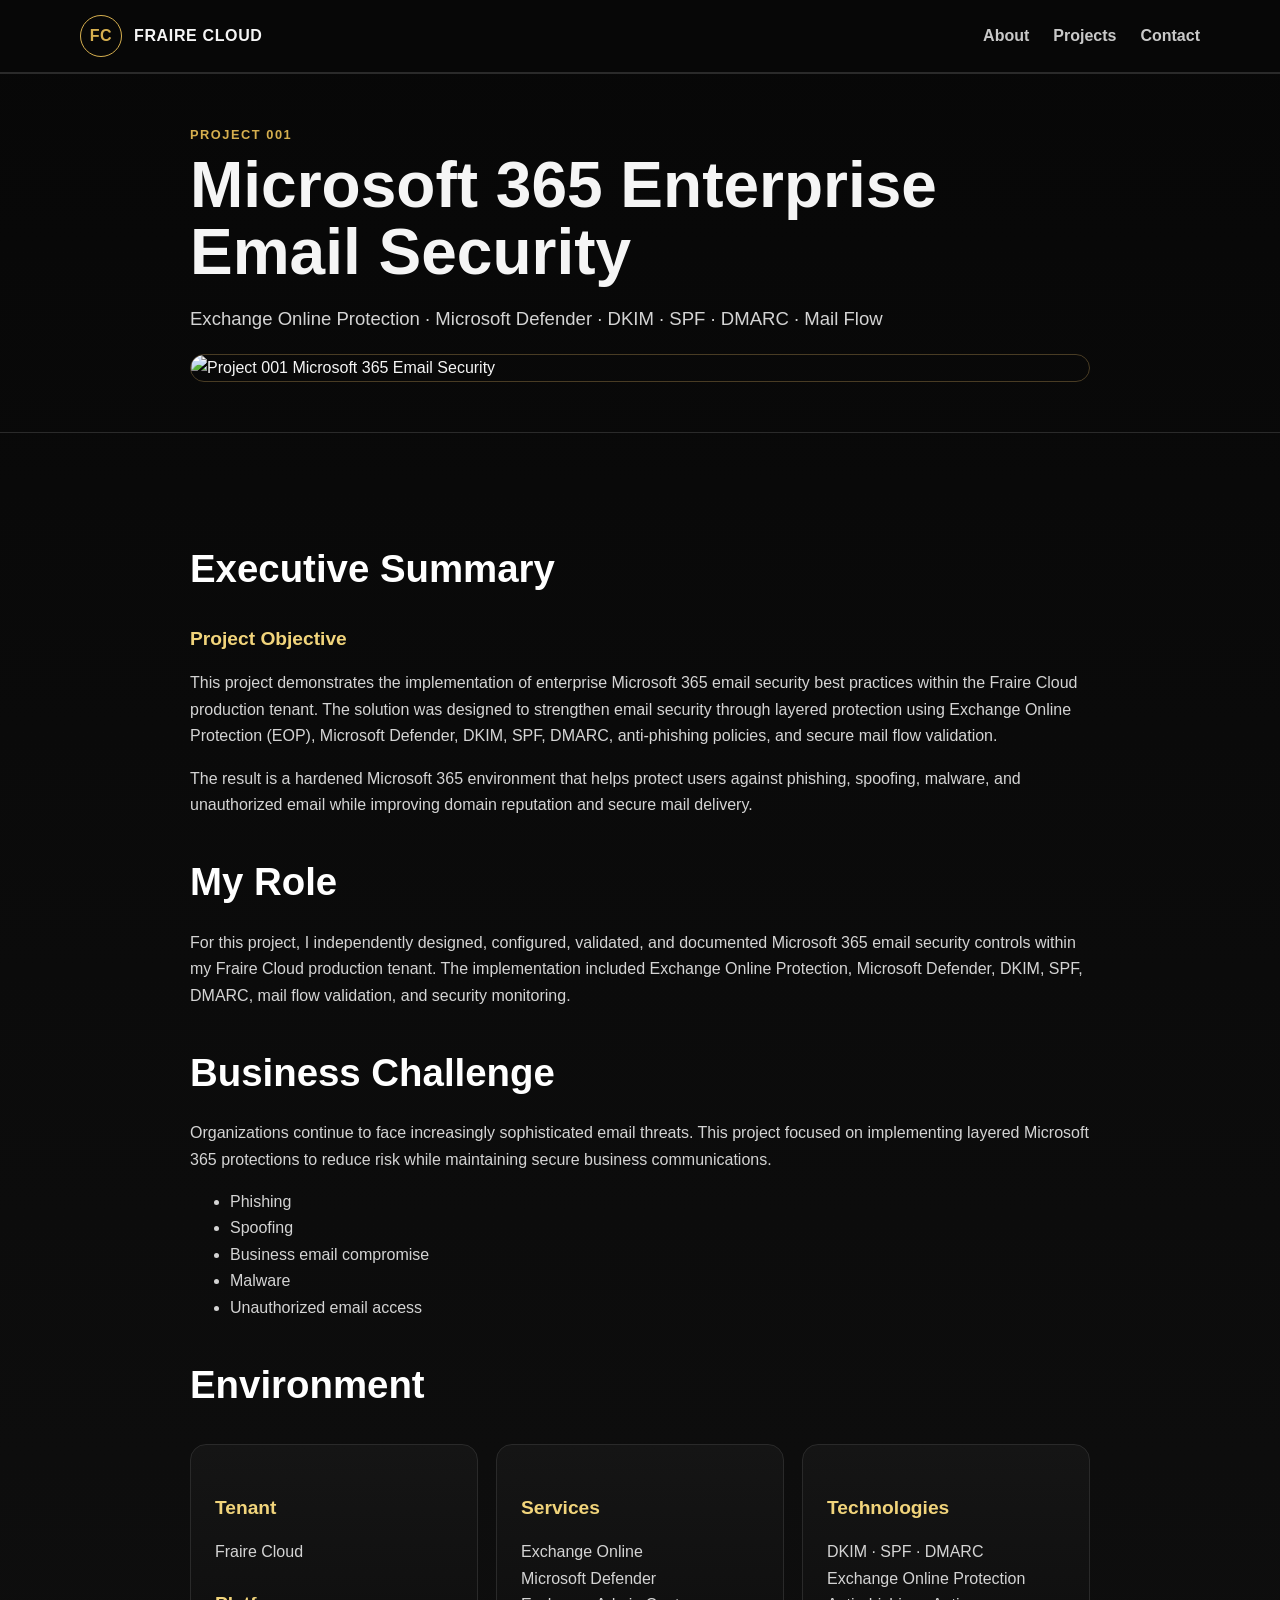
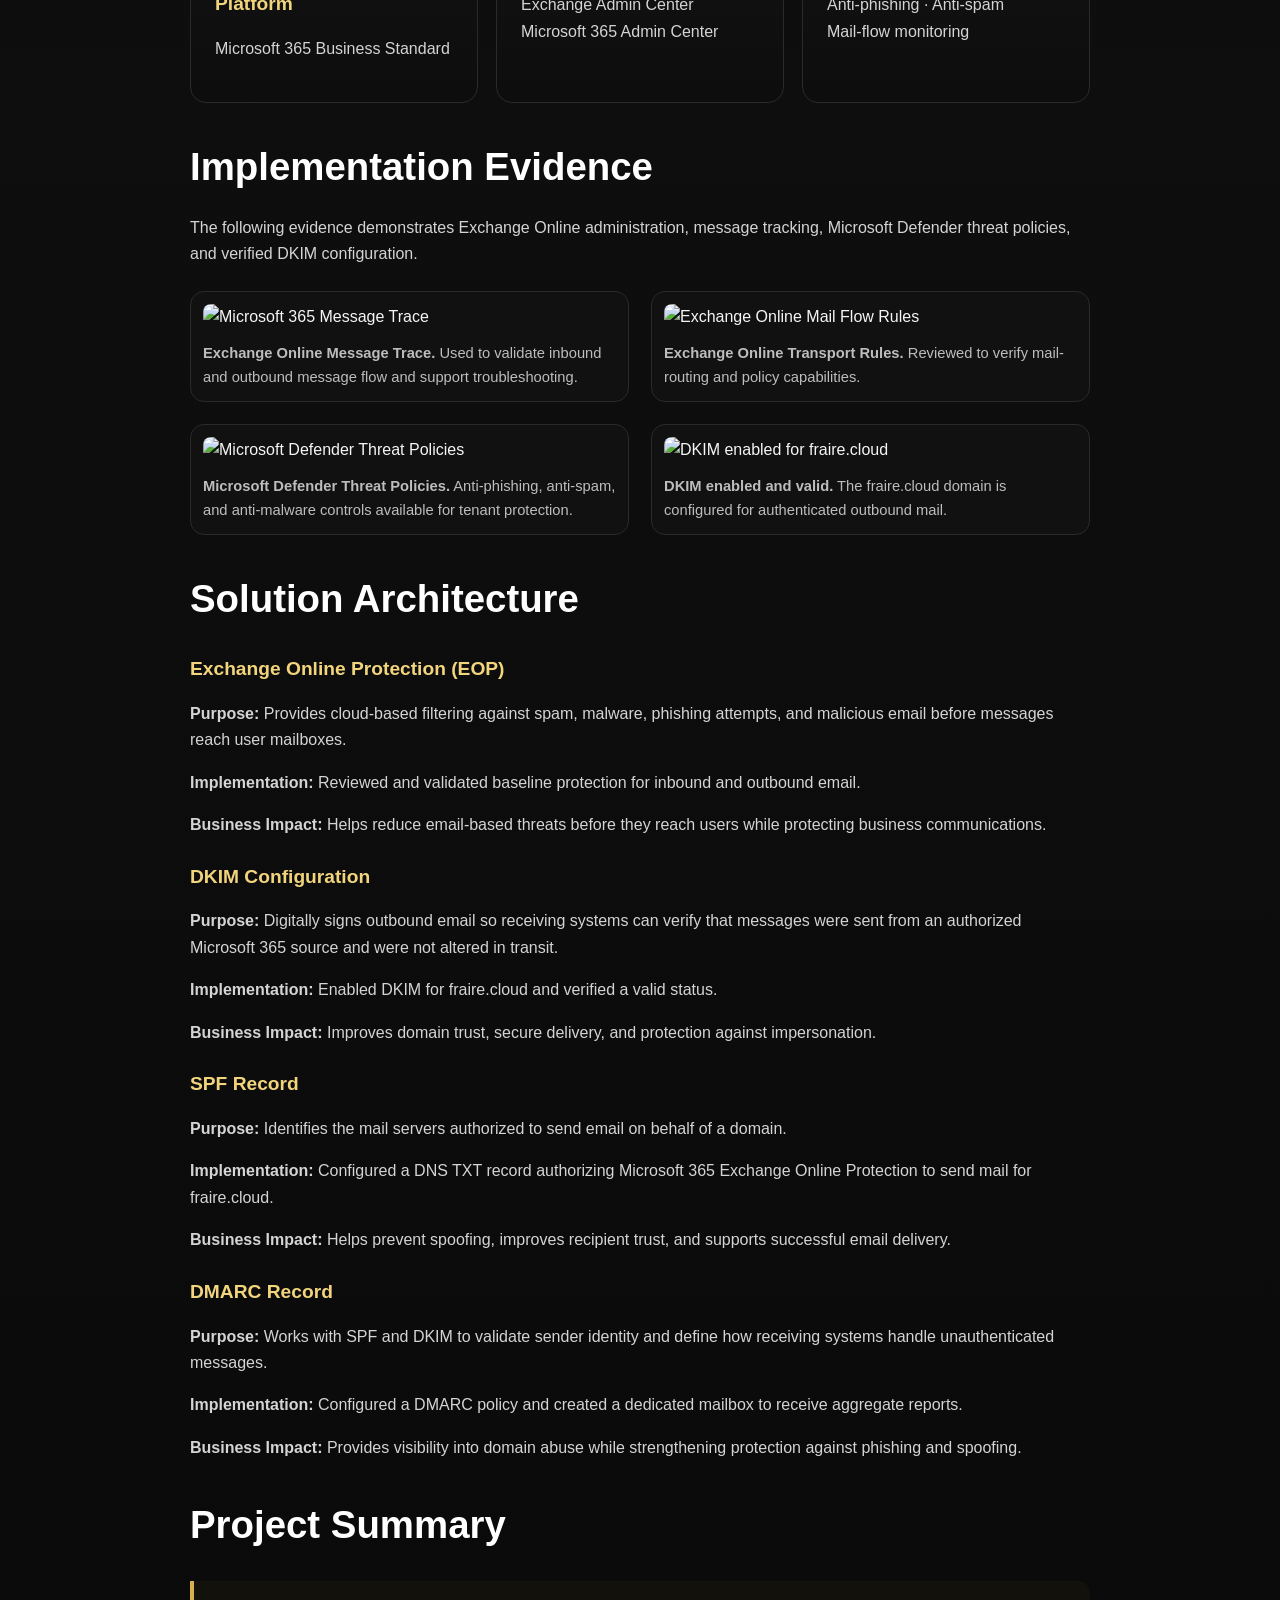
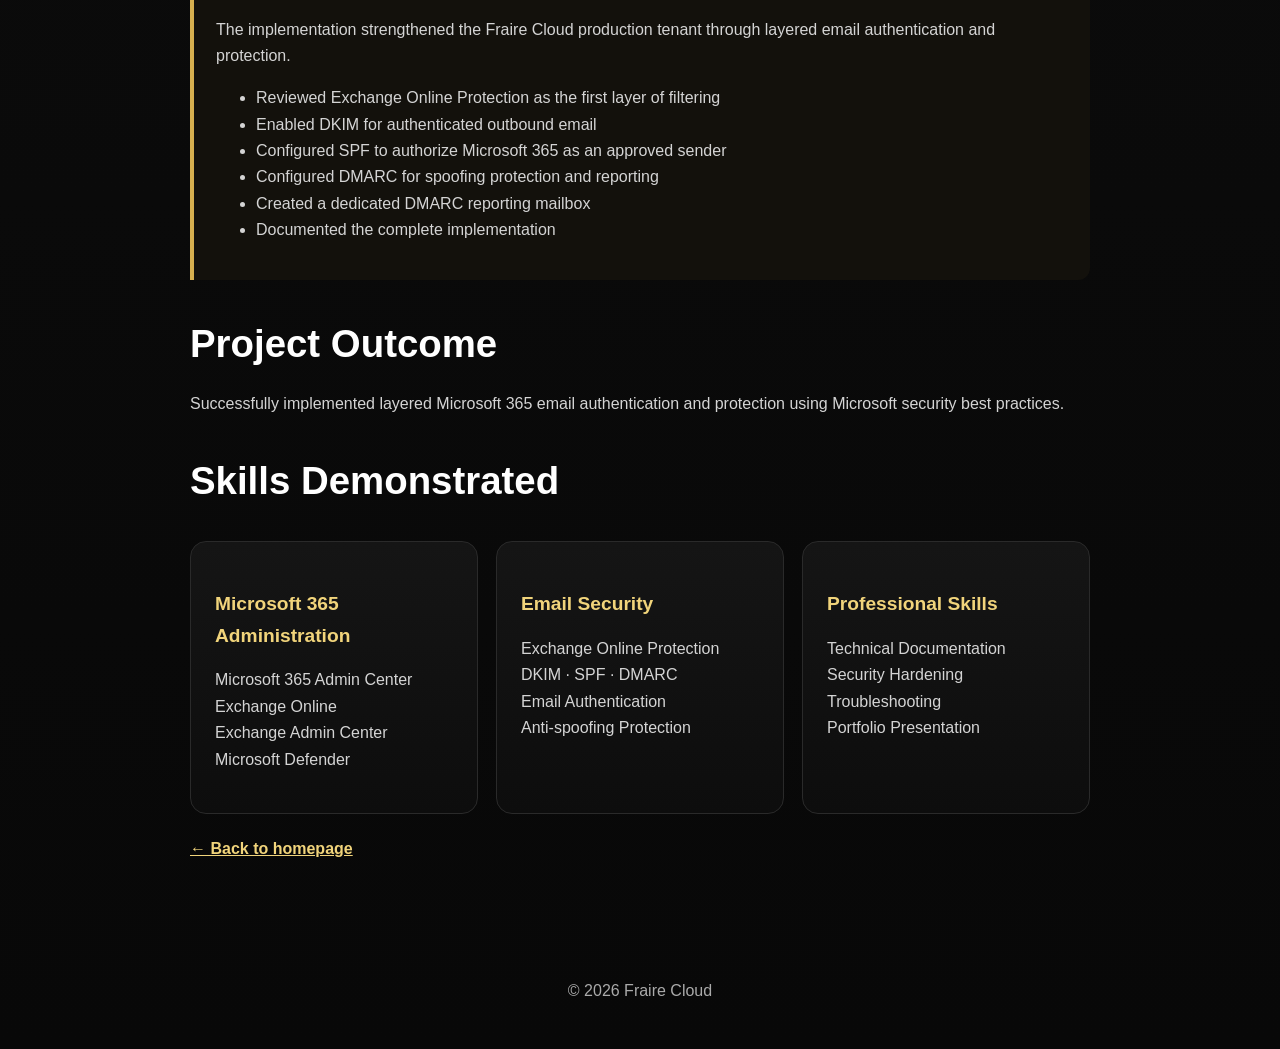
==== project-001.html @ 35ffcdef "Add files via upload Publish Fraire Cloud portfolio v1" ====
<!doctype html><html lang="en"><head><meta charset="utf-8"><meta name="viewport" content="width=device-width,initial-scale=1"><title>Project 001 | Microsoft 365 Enterprise Email Security</title><meta name="description" content="Microsoft 365 Enterprise Email Security implementation by Fraire Cloud."><link rel="icon" href="assets/favicon.png"><link rel="stylesheet" href="styles.css"></head><body><header><div class="container nav"><a class="brand" href="index.html"><span class="brand-mark">FC</span><span>FRAIRE CLOUD</span></a><nav><a href="index.html#about">About</a><a href="index.html#projects">Projects</a><a href="index.html#contact">Contact</a></nav></div></header><main><section class="project-hero"><div class="container content"><div class="eyebrow">Project 001</div><h1>Microsoft 365 Enterprise Email Security</h1><p class="lead">Exchange Online Protection · Microsoft Defender · DKIM · SPF · DMARC · Mail Flow</p><img src="assets/fraire-cloud-hero.png" alt="Project 001 Microsoft 365 Email Security"></div></section><section><div class="container content"><h2>Executive Summary</h2><h3>Project Objective</h3><p>This project demonstrates the implementation of enterprise Microsoft 365 email security best practices within the Fraire Cloud production tenant. The solution was designed to strengthen email security through layered protection using Exchange Online Protection (EOP), Microsoft Defender, DKIM, SPF, DMARC, anti-phishing policies, and secure mail flow validation.</p><p>The result is a hardened Microsoft 365 environment that helps protect users against phishing, spoofing, malware, and unauthorized email while improving domain reputation and secure mail delivery.</p><h2>My Role</h2><p>For this project, I independently designed, configured, validated, and documented Microsoft 365 email security controls within my Fraire Cloud production tenant. The implementation included Exchange Online Protection, Microsoft Defender, DKIM, SPF, DMARC, mail flow validation, and security monitoring.</p><h2>Business Challenge</h2><p>Organizations continue to face increasingly sophisticated email threats. This project focused on implementing layered Microsoft 365 protections to reduce risk while maintaining secure business communications.</p><ul><li>Phishing</li><li>Spoofing</li><li>Business email compromise</li><li>Malware</li><li>Unauthorized email access</li></ul><h2>Environment</h2><div class="grid-3"><div class="card"><h3>Tenant</h3><p>Fraire Cloud</p><h3>Platform</h3><p>Microsoft 365 Business Standard</p></div><div class="card"><h3>Services</h3><p>Exchange Online<br>Microsoft Defender<br>Exchange Admin Center<br>Microsoft 365 Admin Center</p></div><div class="card"><h3>Technologies</h3><p>DKIM · SPF · DMARC<br>Exchange Online Protection<br>Anti-phishing · Anti-spam<br>Mail-flow monitoring</p></div></div><h2>Implementation Evidence</h2><p>The following evidence demonstrates Exchange Online administration, message tracking, Microsoft Defender threat policies, and verified DKIM configuration.</p><div class="evidence"><figure><img src="assets/message-trace.png" alt="Microsoft 365 Message Trace"><figcaption><strong>Exchange Online Message Trace.</strong> Used to validate inbound and outbound message flow and support troubleshooting.</figcaption></figure><figure><img src="assets/mail-flow-rules.png" alt="Exchange Online Mail Flow Rules"><figcaption><strong>Exchange Online Transport Rules.</strong> Reviewed to verify mail-routing and policy capabilities.</figcaption></figure><figure><img src="assets/threat-policies.png" alt="Microsoft Defender Threat Policies"><figcaption><strong>Microsoft Defender Threat Policies.</strong> Anti-phishing, anti-spam, and anti-malware controls available for tenant protection.</figcaption></figure><figure><img src="assets/dkim-enabled.png" alt="DKIM enabled for fraire.cloud"><figcaption><strong>DKIM enabled and valid.</strong> The fraire.cloud domain is configured for authenticated outbound mail.</figcaption></figure></div><h2>Solution Architecture</h2><h3>Exchange Online Protection (EOP)</h3><p><strong>Purpose:</strong> Provides cloud-based filtering against spam, malware, phishing attempts, and malicious email before messages reach user mailboxes.</p><p><strong>Implementation:</strong> Reviewed and validated baseline protection for inbound and outbound email.</p><p><strong>Business Impact:</strong> Helps reduce email-based threats before they reach users while protecting business communications.</p><h3>DKIM Configuration</h3><p><strong>Purpose:</strong> Digitally signs outbound email so receiving systems can verify that messages were sent from an authorized Microsoft 365 source and were not altered in transit.</p><p><strong>Implementation:</strong> Enabled DKIM for fraire.cloud and verified a valid status.</p><p><strong>Business Impact:</strong> Improves domain trust, secure delivery, and protection against impersonation.</p><h3>SPF Record</h3><p><strong>Purpose:</strong> Identifies the mail servers authorized to send email on behalf of a domain.</p><p><strong>Implementation:</strong> Configured a DNS TXT record authorizing Microsoft 365 Exchange Online Protection to send mail for fraire.cloud.</p><p><strong>Business Impact:</strong> Helps prevent spoofing, improves recipient trust, and supports successful email delivery.</p><h3>DMARC Record</h3><p><strong>Purpose:</strong> Works with SPF and DKIM to validate sender identity and define how receiving systems handle unauthenticated messages.</p><p><strong>Implementation:</strong> Configured a DMARC policy and created a dedicated mailbox to receive aggregate reports.</p><p><strong>Business Impact:</strong> Provides visibility into domain abuse while strengthening protection against phishing and spoofing.</p><h2>Project Summary</h2><div class="callout"><p>The implementation strengthened the Fraire Cloud production tenant through layered email authentication and protection.</p><ul><li>Reviewed Exchange Online Protection as the first layer of filtering</li><li>Enabled DKIM for authenticated outbound email</li><li>Configured SPF to authorize Microsoft 365 as an approved sender</li><li>Configured DMARC for spoofing protection and reporting</li><li>Created a dedicated DMARC reporting mailbox</li><li>Documented the complete implementation</li></ul></div><h2>Project Outcome</h2><p>Successfully implemented layered Microsoft 365 email authentication and protection using Microsoft security best practices.</p><h2>Skills Demonstrated</h2><div class="grid-3"><div class="card"><h3>Microsoft 365 Administration</h3><p>Microsoft 365 Admin Center<br>Exchange Online<br>Exchange Admin Center<br>Microsoft Defender</p></div><div class="card"><h3>Email Security</h3><p>Exchange Online Protection<br>DKIM · SPF · DMARC<br>Email Authentication<br>Anti-spoofing Protection</p></div><div class="card"><h3>Professional Skills</h3><p>Technical Documentation<br>Security Hardening<br>Troubleshooting<br>Portfolio Presentation</p></div></div><a class="back" href="index.html">← Back to homepage</a></div></section></main><footer class="footer"><div class="container">© 2026 Fraire Cloud</div></footer></body></html>
---- styles.css ----
:root{--bg:#080808;--panel:#111;--gold:#d6af4f;--gold2:#f1d47b;--text:#f5f5f5;--muted:#c9c9c9;--line:#2a2a2a;--max:1120px}*{box-sizing:border-box}html{scroll-behavior:smooth}body{margin:0;font-family:Inter,Segoe UI,Arial,sans-serif;color:var(--text);background:linear-gradient(180deg,#070707,#0e0e0e 40%,#080808);line-height:1.65}a{color:inherit}img{max-width:100%;display:block}.container{width:min(var(--max),calc(100% - 32px));margin:auto}header{position:sticky;top:0;z-index:50;background:rgba(8,8,8,.92);backdrop-filter:blur(14px);border-bottom:1px solid var(--line)}.nav{display:flex;align-items:center;justify-content:space-between;min-height:72px}.brand{display:flex;gap:12px;align-items:center;text-decoration:none;font-weight:800;letter-spacing:.04em}.brand-mark{width:42px;height:42px;border:1px solid var(--gold);border-radius:50%;display:grid;place-items:center;color:var(--gold);font-weight:900}nav{display:flex;gap:24px}nav a{text-decoration:none;color:var(--muted);font-weight:600}nav a:hover{color:var(--gold2)}.hero{padding:56px 0 38px}.hero-grid{display:grid;grid-template-columns:1.1fr .9fr;gap:44px;align-items:center}.eyebrow{color:var(--gold);font-weight:800;letter-spacing:.12em;text-transform:uppercase;font-size:.8rem}h1{font-size:clamp(2.35rem,5vw,4.5rem);line-height:1.05;margin:.4rem 0 1rem}h2{font-size:clamp(1.65rem,3vw,2.45rem);margin:0 0 1rem}h3{font-size:1.2rem;margin:0 0 .6rem}.lead{font-size:1.16rem;color:var(--muted);max-width:720px}.cta{display:flex;gap:14px;flex-wrap:wrap;margin-top:28px}.btn{display:inline-flex;align-items:center;justify-content:center;padding:12px 18px;border-radius:9px;text-decoration:none;font-weight:800;border:1px solid var(--gold)}.btn.primary{background:linear-gradient(135deg,var(--gold2),var(--gold));color:#111}.btn.secondary{color:var(--gold2)}.hero-card{border:1px solid #3a3020;background:#0c0c0c;padding:10px;border-radius:18px;box-shadow:0 20px 60px rgba(0,0,0,.4)}section{padding:72px 0;border-top:1px solid var(--line)}.section-intro{color:var(--muted);max-width:760px}.grid-3{display:grid;grid-template-columns:repeat(3,1fr);gap:18px;margin-top:28px}.card{border:1px solid var(--line);background:linear-gradient(180deg,#151515,#0d0d0d);padding:24px;border-radius:16px}.card strong{color:var(--gold2)}.tag-row{display:flex;flex-wrap:wrap;gap:10px;margin-top:20px}.tag{border:1px solid #4a3d23;color:#f5df9d;background:#15120c;padding:7px 11px;border-radius:999px;font-size:.9rem}.project{display:grid;grid-template-columns:.95fr 1.05fr;gap:30px;align-items:center;margin-top:30px}.project img{border-radius:14px;border:1px solid #493c24}.project-list{padding-left:1.15rem}.project-list li{margin:.45rem 0;color:var(--muted)}.status{color:#89d185;font-weight:800}.footer{padding:44px 0;color:#aaa;text-align:center}.project-hero{padding:50px 0}.project-hero img{border:1px solid #493c24;border-radius:16px}.content{max-width:900px}.content h2{margin-top:2rem;color:#fff}.content h3{margin-top:1.4rem;color:var(--gold2)}.content p,.content li{color:#d4d4d4}.evidence{display:grid;grid-template-columns:1fr 1fr;gap:22px;margin:24px 0}.evidence figure{margin:0;background:#111;border:1px solid var(--line);padding:12px;border-radius:14px}.evidence img{border-radius:8px}figcaption{font-size:.92rem;color:#bdbdbd;padding-top:10px}.callout{border-left:4px solid var(--gold);background:#13110c;padding:20px 22px;border-radius:0 12px 12px 0;margin:24px 0}.back{display:inline-block;margin-top:22px;color:var(--gold2);font-weight:700}@media(max-width:800px){.hero-grid,.project,.evidence,.grid-3{grid-template-columns:1fr}nav{display:none}.hero{padding-top:34px}section{padding:52px 0}}
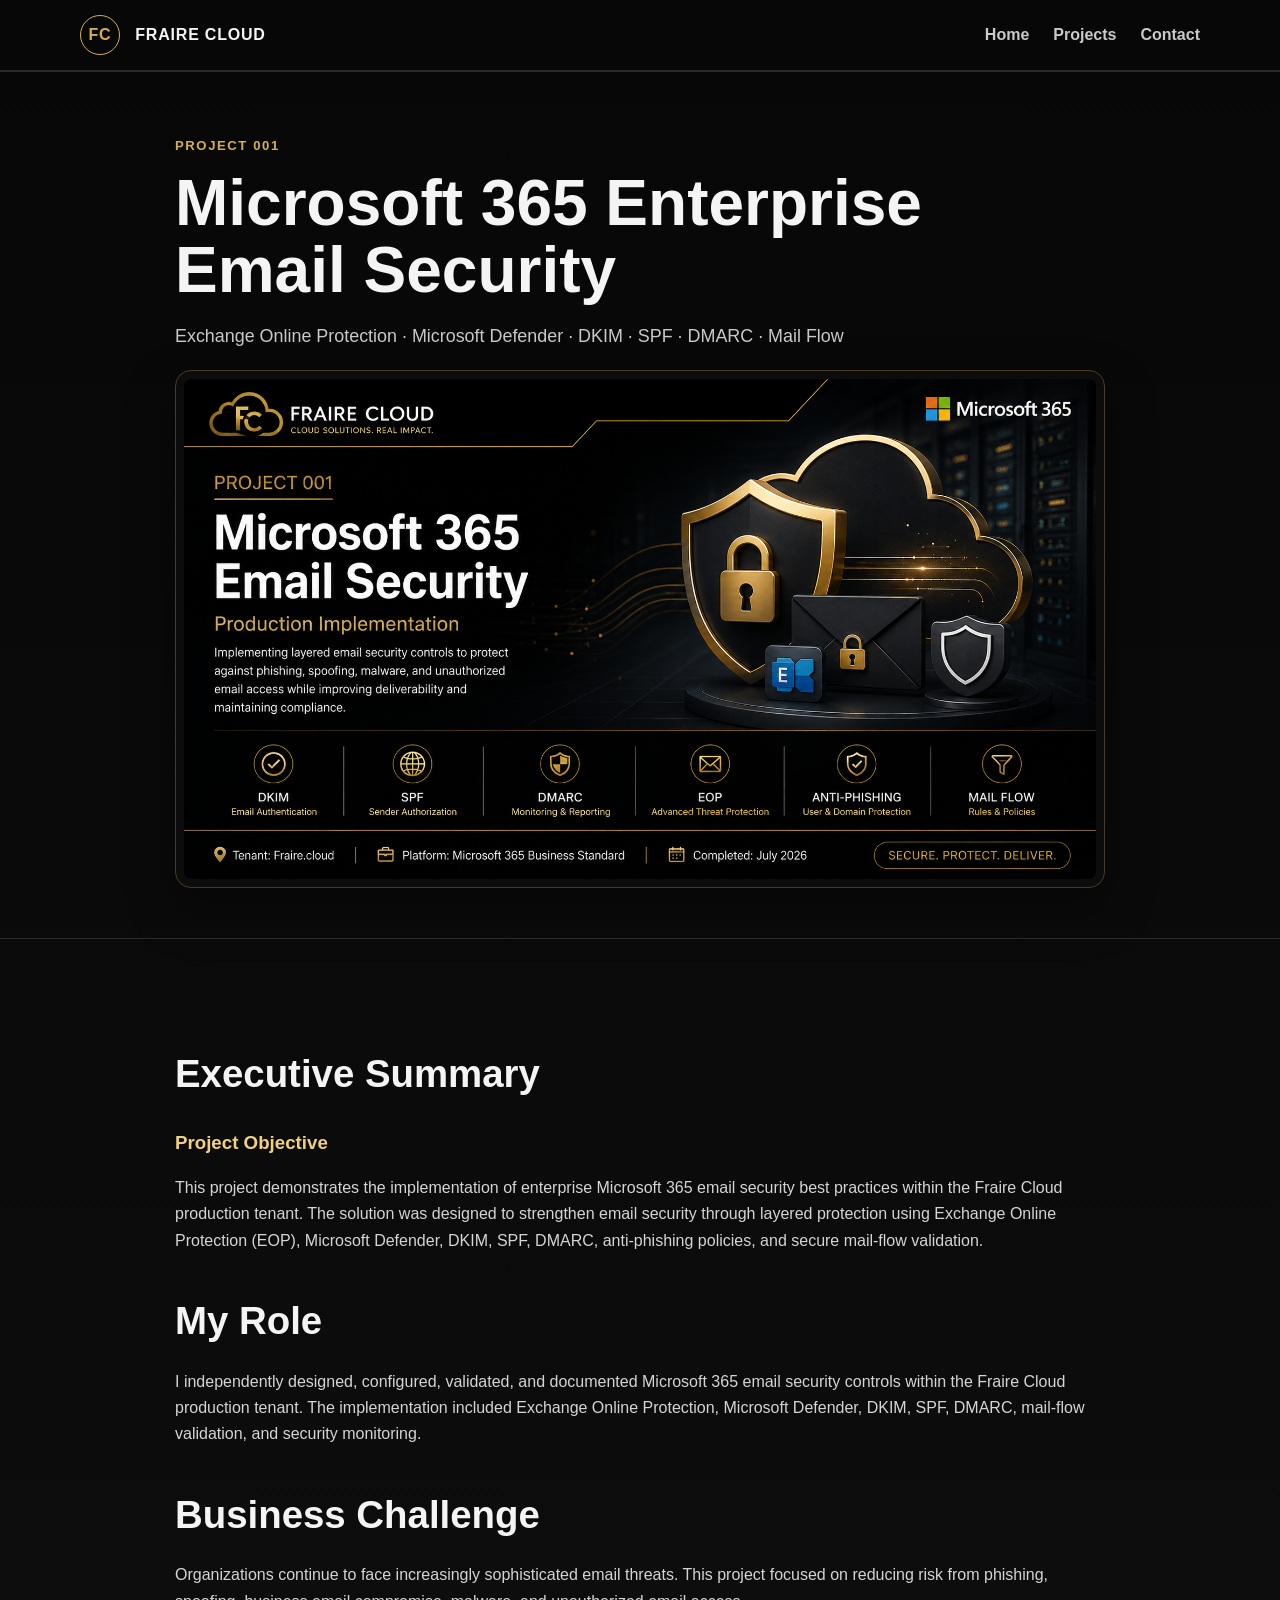
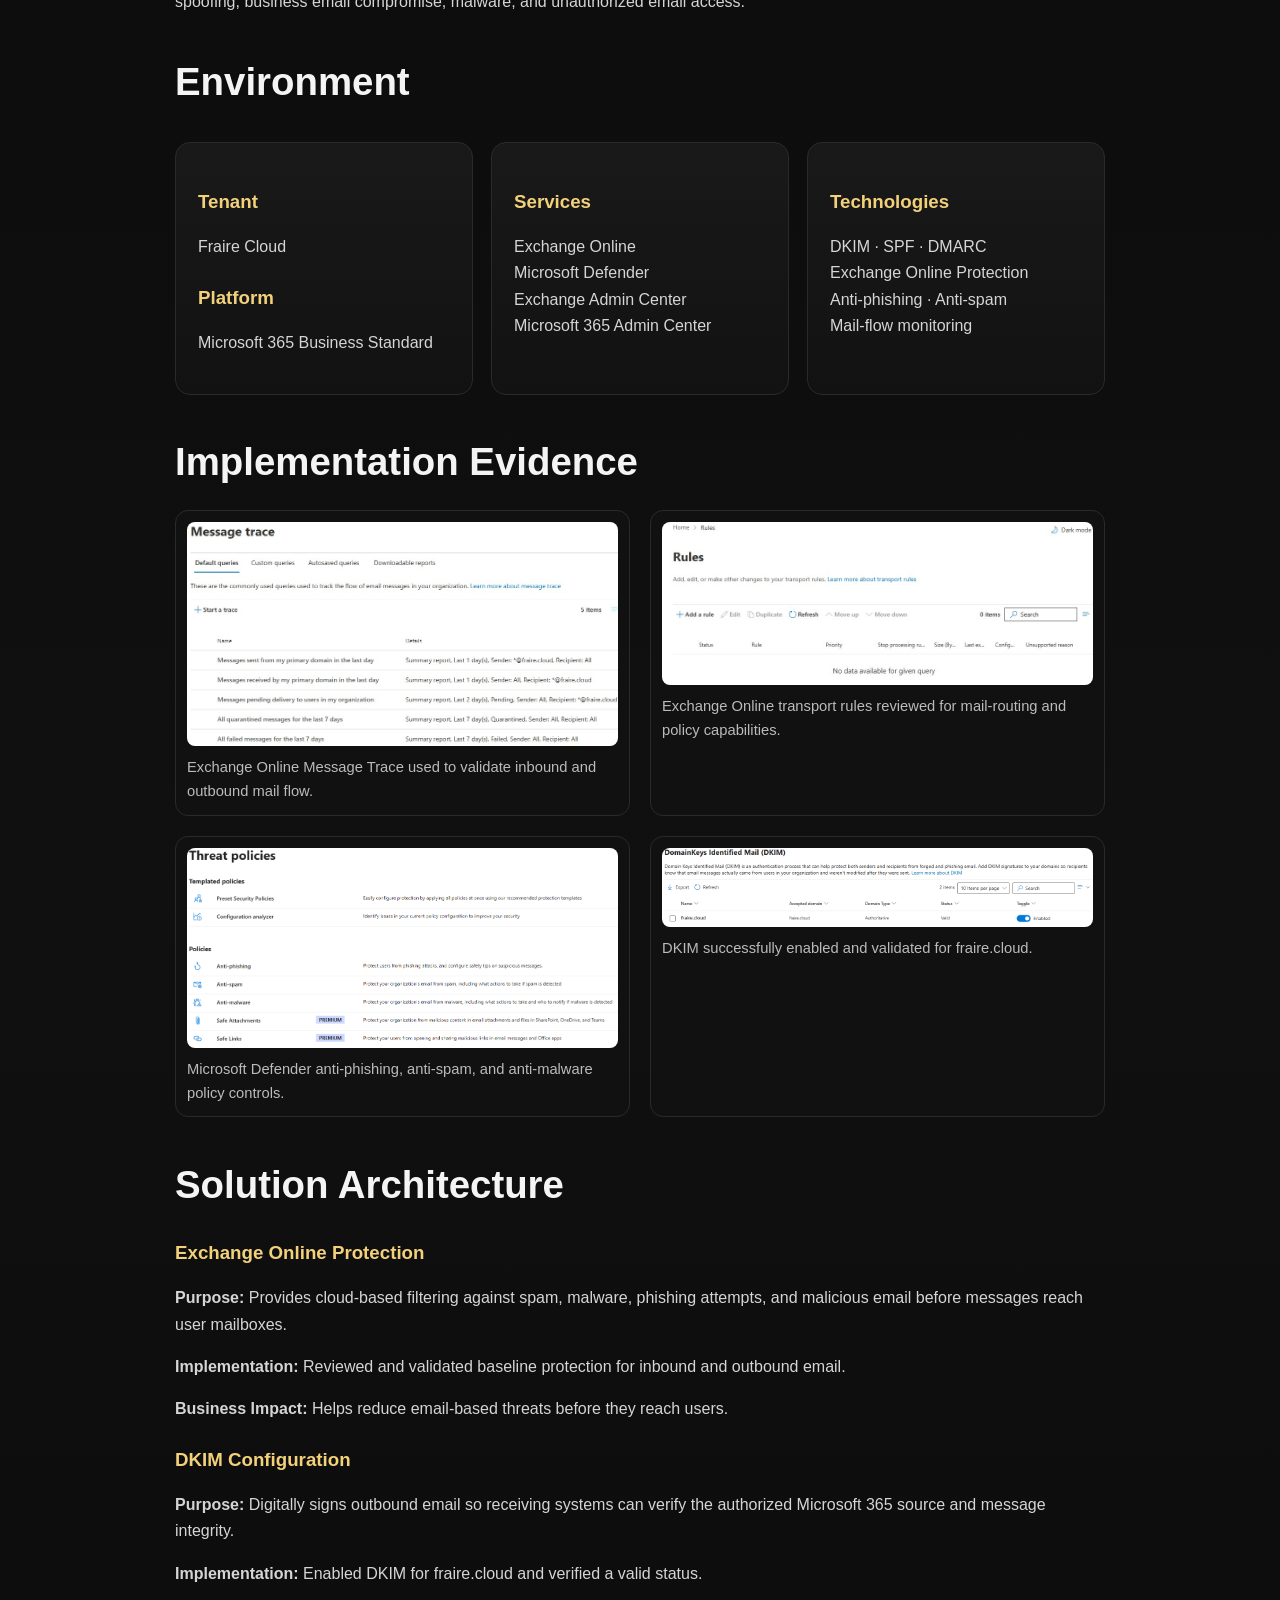
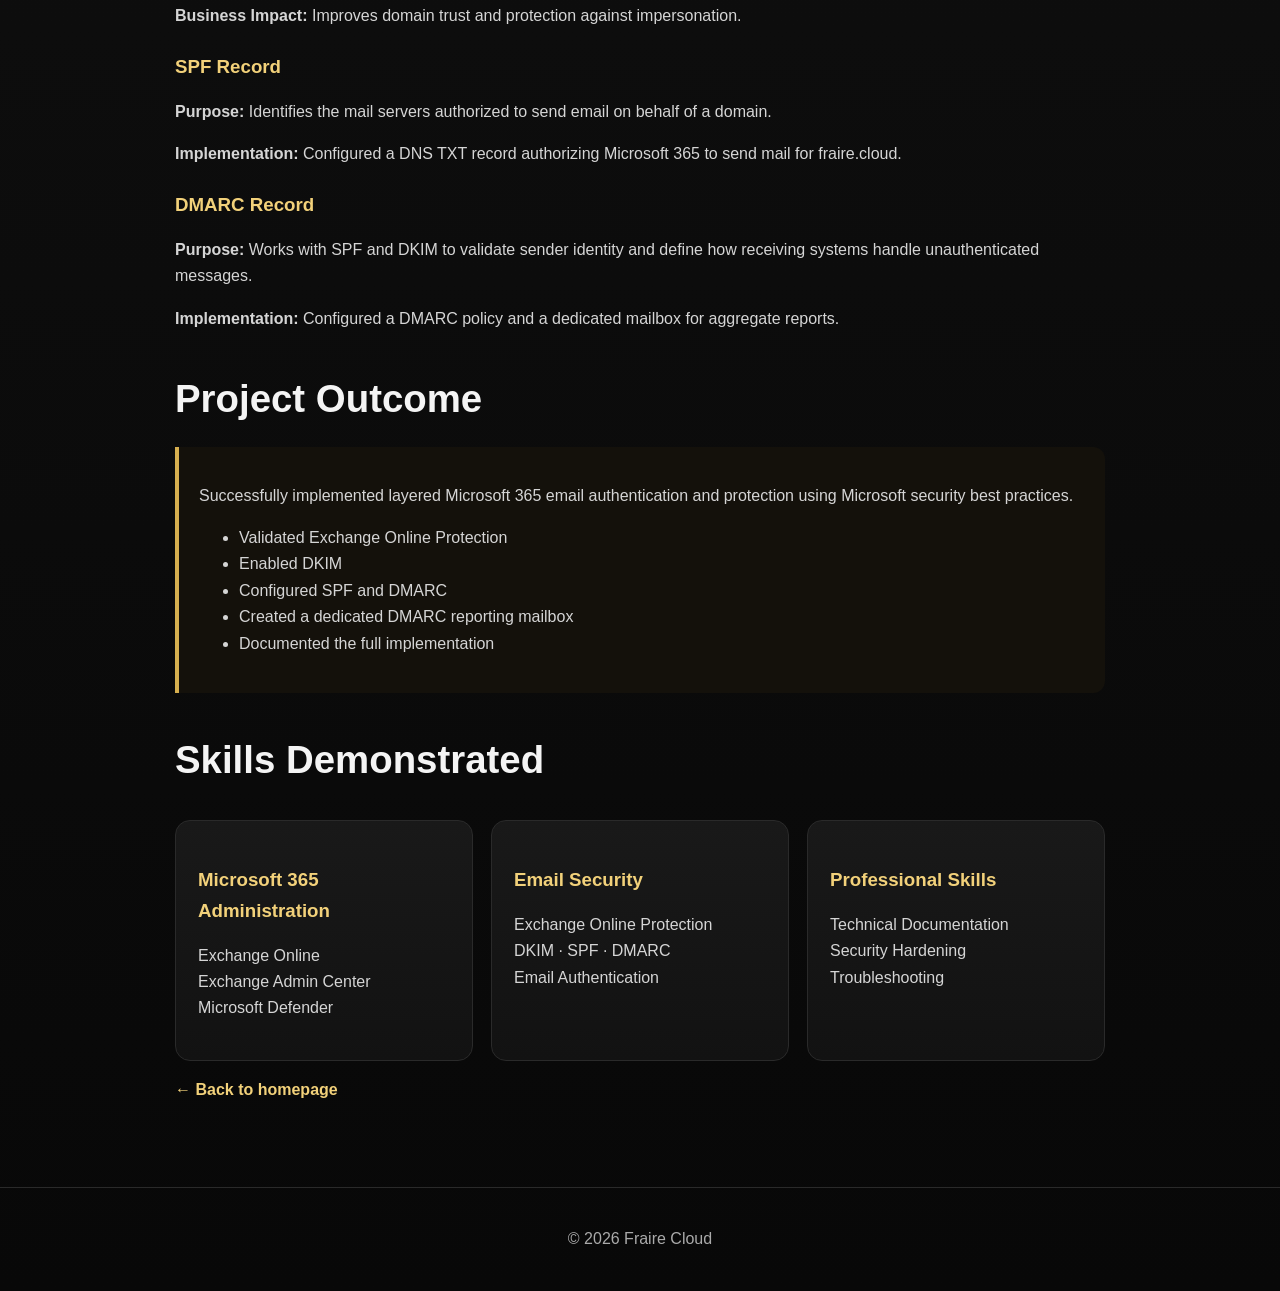
==== commit 4b03d838: "Update site to use correct portfolio images Update site to use correct portfolio images" ====
--- a/project-001.html
+++ b/project-001.html
@@ -1 +1,81 @@
-<!doctype html><html lang="en"><head><meta charset="utf-8"><meta name="viewport" content="width=device-width,initial-scale=1"><title>Project 001 | Microsoft 365 Enterprise Email Security</title><meta name="description" content="Microsoft 365 Enterprise Email Security implementation by Fraire Cloud."><link rel="icon" href="assets/favicon.png"><link rel="stylesheet" href="styles.css"></head><body><header><div class="container nav"><a class="brand" href="index.html"><span class="brand-mark">FC</span><span>FRAIRE CLOUD</span></a><nav><a href="index.html#about">About</a><a href="index.html#projects">Projects</a><a href="index.html#contact">Contact</a></nav></div></header><main><section class="project-hero"><div class="container content"><div class="eyebrow">Project 001</div><h1>Microsoft 365 Enterprise Email Security</h1><p class="lead">Exchange Online Protection · Microsoft Defender · DKIM · SPF · DMARC · Mail Flow</p><img src="assets/fraire-cloud-hero.png" alt="Project 001 Microsoft 365 Email Security"></div></section><section><div class="container content"><h2>Executive Summary</h2><h3>Project Objective</h3><p>This project demonstrates the implementation of enterprise Microsoft 365 email security best practices within the Fraire Cloud production tenant. The solution was designed to strengthen email security through layered protection using Exchange Online Protection (EOP), Microsoft Defender, DKIM, SPF, DMARC, anti-phishing policies, and secure mail flow validation.</p><p>The result is a hardened Microsoft 365 environment that helps protect users against phishing, spoofing, malware, and unauthorized email while improving domain reputation and secure mail delivery.</p><h2>My Role</h2><p>For this project, I independently designed, configured, validated, and documented Microsoft 365 email security controls within my Fraire Cloud production tenant. The implementation included Exchange Online Protection, Microsoft Defender, DKIM, SPF, DMARC, mail flow validation, and security monitoring.</p><h2>Business Challenge</h2><p>Organizations continue to face increasingly sophisticated email threats. This project focused on implementing layered Microsoft 365 protections to reduce risk while maintaining secure business communications.</p><ul><li>Phishing</li><li>Spoofing</li><li>Business email compromise</li><li>Malware</li><li>Unauthorized email access</li></ul><h2>Environment</h2><div class="grid-3"><div class="card"><h3>Tenant</h3><p>Fraire Cloud</p><h3>Platform</h3><p>Microsoft 365 Business Standard</p></div><div class="card"><h3>Services</h3><p>Exchange Online<br>Microsoft Defender<br>Exchange Admin Center<br>Microsoft 365 Admin Center</p></div><div class="card"><h3>Technologies</h3><p>DKIM · SPF · DMARC<br>Exchange Online Protection<br>Anti-phishing · Anti-spam<br>Mail-flow monitoring</p></div></div><h2>Implementation Evidence</h2><p>The following evidence demonstrates Exchange Online administration, message tracking, Microsoft Defender threat policies, and verified DKIM configuration.</p><div class="evidence"><figure><img src="assets/message-trace.png" alt="Microsoft 365 Message Trace"><figcaption><strong>Exchange Online Message Trace.</strong> Used to validate inbound and outbound message flow and support troubleshooting.</figcaption></figure><figure><img src="assets/mail-flow-rules.png" alt="Exchange Online Mail Flow Rules"><figcaption><strong>Exchange Online Transport Rules.</strong> Reviewed to verify mail-routing and policy capabilities.</figcaption></figure><figure><img src="assets/threat-policies.png" alt="Microsoft Defender Threat Policies"><figcaption><strong>Microsoft Defender Threat Policies.</strong> Anti-phishing, anti-spam, and anti-malware controls available for tenant protection.</figcaption></figure><figure><img src="assets/dkim-enabled.png" alt="DKIM enabled for fraire.cloud"><figcaption><strong>DKIM enabled and valid.</strong> The fraire.cloud domain is configured for authenticated outbound mail.</figcaption></figure></div><h2>Solution Architecture</h2><h3>Exchange Online Protection (EOP)</h3><p><strong>Purpose:</strong> Provides cloud-based filtering against spam, malware, phishing attempts, and malicious email before messages reach user mailboxes.</p><p><strong>Implementation:</strong> Reviewed and validated baseline protection for inbound and outbound email.</p><p><strong>Business Impact:</strong> Helps reduce email-based threats before they reach users while protecting business communications.</p><h3>DKIM Configuration</h3><p><strong>Purpose:</strong> Digitally signs outbound email so receiving systems can verify that messages were sent from an authorized Microsoft 365 source and were not altered in transit.</p><p><strong>Implementation:</strong> Enabled DKIM for fraire.cloud and verified a valid status.</p><p><strong>Business Impact:</strong> Improves domain trust, secure delivery, and protection against impersonation.</p><h3>SPF Record</h3><p><strong>Purpose:</strong> Identifies the mail servers authorized to send email on behalf of a domain.</p><p><strong>Implementation:</strong> Configured a DNS TXT record authorizing Microsoft 365 Exchange Online Protection to send mail for fraire.cloud.</p><p><strong>Business Impact:</strong> Helps prevent spoofing, improves recipient trust, and supports successful email delivery.</p><h3>DMARC Record</h3><p><strong>Purpose:</strong> Works with SPF and DKIM to validate sender identity and define how receiving systems handle unauthenticated messages.</p><p><strong>Implementation:</strong> Configured a DMARC policy and created a dedicated mailbox to receive aggregate reports.</p><p><strong>Business Impact:</strong> Provides visibility into domain abuse while strengthening protection against phishing and spoofing.</p><h2>Project Summary</h2><div class="callout"><p>The implementation strengthened the Fraire Cloud production tenant through layered email authentication and protection.</p><ul><li>Reviewed Exchange Online Protection as the first layer of filtering</li><li>Enabled DKIM for authenticated outbound email</li><li>Configured SPF to authorize Microsoft 365 as an approved sender</li><li>Configured DMARC for spoofing protection and reporting</li><li>Created a dedicated DMARC reporting mailbox</li><li>Documented the complete implementation</li></ul></div><h2>Project Outcome</h2><p>Successfully implemented layered Microsoft 365 email authentication and protection using Microsoft security best practices.</p><h2>Skills Demonstrated</h2><div class="grid-3"><div class="card"><h3>Microsoft 365 Administration</h3><p>Microsoft 365 Admin Center<br>Exchange Online<br>Exchange Admin Center<br>Microsoft Defender</p></div><div class="card"><h3>Email Security</h3><p>Exchange Online Protection<br>DKIM · SPF · DMARC<br>Email Authentication<br>Anti-spoofing Protection</p></div><div class="card"><h3>Professional Skills</h3><p>Technical Documentation<br>Security Hardening<br>Troubleshooting<br>Portfolio Presentation</p></div></div><a class="back" href="index.html">← Back to homepage</a></div></section></main><footer class="footer"><div class="container">© 2026 Fraire Cloud</div></footer></body></html>+<!doctype html>
+<html lang="en">
+<head>
+<meta charset="utf-8"><meta name="viewport" content="width=device-width,initial-scale=1">
+<title>Project 001 | Microsoft 365 Enterprise Email Security</title>
+<meta name="description" content="Microsoft 365 Enterprise Email Security implementation by Fraire Cloud.">
+<link rel="stylesheet" href="styles.css">
+</head>
+<body>
+<header><div class="container nav">
+<a class="brand" href="index.html"><span class="mark">FC</span> FRAIRE CLOUD</a>
+<nav><a href="index.html">Home</a><a href="index.html#projects">Projects</a><a href="index.html#contact">Contact</a></nav>
+</div></header>
+
+<main>
+<section class="project-header"><div class="container narrow">
+<p class="eyebrow">Project 001</p><h1>Microsoft 365 Enterprise Email Security</h1>
+<p class="lead">Exchange Online Protection · Microsoft Defender · DKIM · SPF · DMARC · Mail Flow</p>
+<img class="project-banner" src="assets/Project001.png" alt="Microsoft 365 Email Security project banner">
+</div></section>
+
+<section><div class="container narrow prose">
+<h2>Executive Summary</h2>
+<h3>Project Objective</h3>
+<p>This project demonstrates the implementation of enterprise Microsoft 365 email security best practices within the Fraire Cloud production tenant. The solution was designed to strengthen email security through layered protection using Exchange Online Protection (EOP), Microsoft Defender, DKIM, SPF, DMARC, anti-phishing policies, and secure mail-flow validation.</p>
+
+<h2>My Role</h2>
+<p>I independently designed, configured, validated, and documented Microsoft 365 email security controls within the Fraire Cloud production tenant. The implementation included Exchange Online Protection, Microsoft Defender, DKIM, SPF, DMARC, mail-flow validation, and security monitoring.</p>
+
+<h2>Business Challenge</h2>
+<p>Organizations continue to face increasingly sophisticated email threats. This project focused on reducing risk from phishing, spoofing, business email compromise, malware, and unauthorized email access.</p>
+
+<h2>Environment</h2>
+<div class="cards">
+<article class="card"><h3>Tenant</h3><p>Fraire Cloud</p><h3>Platform</h3><p>Microsoft 365 Business Standard</p></article>
+<article class="card"><h3>Services</h3><p>Exchange Online<br>Microsoft Defender<br>Exchange Admin Center<br>Microsoft 365 Admin Center</p></article>
+<article class="card"><h3>Technologies</h3><p>DKIM · SPF · DMARC<br>Exchange Online Protection<br>Anti-phishing · Anti-spam<br>Mail-flow monitoring</p></article>
+</div>
+
+<h2>Implementation Evidence</h2>
+<div class="evidence">
+<figure><img src="assets/MessageTrace.png" alt="Microsoft 365 Message Trace"><figcaption>Exchange Online Message Trace used to validate inbound and outbound mail flow.</figcaption></figure>
+<figure><img src="assets/Rules.png" alt="Exchange Online Mail Flow Rules"><figcaption>Exchange Online transport rules reviewed for mail-routing and policy capabilities.</figcaption></figure>
+<figure><img src="assets/ThreatPolicies.png" alt="Microsoft Defender Threat Policies"><figcaption>Microsoft Defender anti-phishing, anti-spam, and anti-malware policy controls.</figcaption></figure>
+<figure><img src="assets/DKIM.png" alt="DKIM enabled for fraire.cloud"><figcaption>DKIM successfully enabled and validated for fraire.cloud.</figcaption></figure>
+</div>
+
+<h2>Solution Architecture</h2>
+<h3>Exchange Online Protection</h3>
+<p><strong>Purpose:</strong> Provides cloud-based filtering against spam, malware, phishing attempts, and malicious email before messages reach user mailboxes.</p>
+<p><strong>Implementation:</strong> Reviewed and validated baseline protection for inbound and outbound email.</p>
+<p><strong>Business Impact:</strong> Helps reduce email-based threats before they reach users.</p>
+
+<h3>DKIM Configuration</h3>
+<p><strong>Purpose:</strong> Digitally signs outbound email so receiving systems can verify the authorized Microsoft 365 source and message integrity.</p>
+<p><strong>Implementation:</strong> Enabled DKIM for fraire.cloud and verified a valid status.</p>
+<p><strong>Business Impact:</strong> Improves domain trust and protection against impersonation.</p>
+
+<h3>SPF Record</h3>
+<p><strong>Purpose:</strong> Identifies the mail servers authorized to send email on behalf of a domain.</p>
+<p><strong>Implementation:</strong> Configured a DNS TXT record authorizing Microsoft 365 to send mail for fraire.cloud.</p>
+
+<h3>DMARC Record</h3>
+<p><strong>Purpose:</strong> Works with SPF and DKIM to validate sender identity and define how receiving systems handle unauthenticated messages.</p>
+<p><strong>Implementation:</strong> Configured a DMARC policy and a dedicated mailbox for aggregate reports.</p>
+
+<h2>Project Outcome</h2>
+<div class="callout"><p>Successfully implemented layered Microsoft 365 email authentication and protection using Microsoft security best practices.</p>
+<ul><li>Validated Exchange Online Protection</li><li>Enabled DKIM</li><li>Configured SPF and DMARC</li><li>Created a dedicated DMARC reporting mailbox</li><li>Documented the full implementation</li></ul></div>
+
+<h2>Skills Demonstrated</h2>
+<div class="cards">
+<article class="card"><h3>Microsoft 365 Administration</h3><p>Exchange Online<br>Exchange Admin Center<br>Microsoft Defender</p></article>
+<article class="card"><h3>Email Security</h3><p>Exchange Online Protection<br>DKIM · SPF · DMARC<br>Email Authentication</p></article>
+<article class="card"><h3>Professional Skills</h3><p>Technical Documentation<br>Security Hardening<br>Troubleshooting</p></article>
+</div>
+<p><a class="back" href="index.html">← Back to homepage</a></p>
+</div></section>
+</main>
+<footer>© 2026 Fraire Cloud</footer>
+</body></html>
--- a/styles.css
+++ b/styles.css
@@ -1,2 +1,2 @@
-
-:root{--bg:#080808;--panel:#111;--gold:#d6af4f;--gold2:#f1d47b;--text:#f5f5f5;--muted:#c9c9c9;--line:#2a2a2a;--max:1120px}*{box-sizing:border-box}html{scroll-behavior:smooth}body{margin:0;font-family:Inter,Segoe UI,Arial,sans-serif;color:var(--text);background:linear-gradient(180deg,#070707,#0e0e0e 40%,#080808);line-height:1.65}a{color:inherit}img{max-width:100%;display:block}.container{width:min(var(--max),calc(100% - 32px));margin:auto}header{position:sticky;top:0;z-index:50;background:rgba(8,8,8,.92);backdrop-filter:blur(14px);border-bottom:1px solid var(--line)}.nav{display:flex;align-items:center;justify-content:space-between;min-height:72px}.brand{display:flex;gap:12px;align-items:center;text-decoration:none;font-weight:800;letter-spacing:.04em}.brand-mark{width:42px;height:42px;border:1px solid var(--gold);border-radius:50%;display:grid;place-items:center;color:var(--gold);font-weight:900}nav{display:flex;gap:24px}nav a{text-decoration:none;color:var(--muted);font-weight:600}nav a:hover{color:var(--gold2)}.hero{padding:56px 0 38px}.hero-grid{display:grid;grid-template-columns:1.1fr .9fr;gap:44px;align-items:center}.eyebrow{color:var(--gold);font-weight:800;letter-spacing:.12em;text-transform:uppercase;font-size:.8rem}h1{font-size:clamp(2.35rem,5vw,4.5rem);line-height:1.05;margin:.4rem 0 1rem}h2{font-size:clamp(1.65rem,3vw,2.45rem);margin:0 0 1rem}h3{font-size:1.2rem;margin:0 0 .6rem}.lead{font-size:1.16rem;color:var(--muted);max-width:720px}.cta{display:flex;gap:14px;flex-wrap:wrap;margin-top:28px}.btn{display:inline-flex;align-items:center;justify-content:center;padding:12px 18px;border-radius:9px;text-decoration:none;font-weight:800;border:1px solid var(--gold)}.btn.primary{background:linear-gradient(135deg,var(--gold2),var(--gold));color:#111}.btn.secondary{color:var(--gold2)}.hero-card{border:1px solid #3a3020;background:#0c0c0c;padding:10px;border-radius:18px;box-shadow:0 20px 60px rgba(0,0,0,.4)}section{padding:72px 0;border-top:1px solid var(--line)}.section-intro{color:var(--muted);max-width:760px}.grid-3{display:grid;grid-template-columns:repeat(3,1fr);gap:18px;margin-top:28px}.card{border:1px solid var(--line);background:linear-gradient(180deg,#151515,#0d0d0d);padding:24px;border-radius:16px}.card strong{color:var(--gold2)}.tag-row{display:flex;flex-wrap:wrap;gap:10px;margin-top:20px}.tag{border:1px solid #4a3d23;color:#f5df9d;background:#15120c;padding:7px 11px;border-radius:999px;font-size:.9rem}.project{display:grid;grid-template-columns:.95fr 1.05fr;gap:30px;align-items:center;margin-top:30px}.project img{border-radius:14px;border:1px solid #493c24}.project-list{padding-left:1.15rem}.project-list li{margin:.45rem 0;color:var(--muted)}.status{color:#89d185;font-weight:800}.footer{padding:44px 0;color:#aaa;text-align:center}.project-hero{padding:50px 0}.project-hero img{border:1px solid #493c24;border-radius:16px}.content{max-width:900px}.content h2{margin-top:2rem;color:#fff}.content h3{margin-top:1.4rem;color:var(--gold2)}.content p,.content li{color:#d4d4d4}.evidence{display:grid;grid-template-columns:1fr 1fr;gap:22px;margin:24px 0}.evidence figure{margin:0;background:#111;border:1px solid var(--line);padding:12px;border-radius:14px}.evidence img{border-radius:8px}figcaption{font-size:.92rem;color:#bdbdbd;padding-top:10px}.callout{border-left:4px solid var(--gold);background:#13110c;padding:20px 22px;border-radius:0 12px 12px 0;margin:24px 0}.back{display:inline-block;margin-top:22px;color:var(--gold2);font-weight:700}@media(max-width:800px){.hero-grid,.project,.evidence,.grid-3{grid-template-columns:1fr}nav{display:none}.hero{padding-top:34px}section{padding:52px 0}}
+:root{--bg:#080808;--panel:#121212;--panel2:#191919;--gold:#d6af4f;--gold2:#f2d17a;--text:#f4f4f4;--muted:#c9c9c9;--line:#2a2a2a}
+*{box-sizing:border-box}html{scroll-behavior:smooth}body{margin:0;background:linear-gradient(180deg,#070707,#101010 55%,#080808);color:var(--text);font-family:Segoe UI,Arial,sans-serif;line-height:1.65}img{max-width:100%;display:block}a{color:inherit}.container{width:min(1120px,calc(100% - 34px));margin:auto}.narrow{max-width:930px}header{position:sticky;top:0;z-index:10;background:rgba(8,8,8,.93);backdrop-filter:blur(12px);border-bottom:1px solid var(--line)}.nav{min-height:70px;display:flex;justify-content:space-between;align-items:center}.brand{text-decoration:none;font-weight:800;letter-spacing:.05em}.mark{display:inline-grid;place-items:center;width:40px;height:40px;border:1px solid var(--gold);border-radius:50%;color:var(--gold);margin-right:10px}nav{display:flex;gap:24px}nav a{text-decoration:none;color:var(--muted);font-weight:600}nav a:hover{color:var(--gold2)}section{padding:68px 0;border-top:1px solid var(--line)}.hero{padding:56px 0}.hero-grid{display:grid;grid-template-columns:1.05fr .95fr;gap:42px;align-items:center}.eyebrow{color:var(--gold);font-weight:800;text-transform:uppercase;letter-spacing:.12em;font-size:.82rem}h1{font-size:clamp(2.5rem,5vw,4.7rem);line-height:1.05;margin:.4rem 0 1rem}h2{font-size:clamp(1.65rem,3vw,2.4rem);margin:0 0 1rem}h3{margin:.4rem 0;color:#fff}h4{color:var(--gold2);margin:.2rem 0}.lead,.intro{color:var(--muted);font-size:1.12rem}.hero-image,.project-banner{border:1px solid #4a3c21;border-radius:16px;padding:8px;background:#0c0c0c;box-shadow:0 20px 50px rgba(0,0,0,.38)}.buttons{display:flex;gap:14px;flex-wrap:wrap;margin-top:24px}.button{display:inline-flex;padding:12px 18px;border-radius:9px;text-decoration:none;font-weight:800;border:1px solid var(--gold)}.primary{background:linear-gradient(135deg,var(--gold2),var(--gold));color:#111}.secondary{color:var(--gold2)}.tags{display:flex;flex-wrap:wrap;gap:10px;margin-top:20px}.tags span{border:1px solid #493c22;background:#15120c;color:#f0db9a;padding:7px 11px;border-radius:999px}.featured-project{display:grid;grid-template-columns:.95fr 1.05fr;gap:30px;align-items:center;margin-top:28px}.featured-project img{border:1px solid #493c22;border-radius:14px}.complete{color:#8fd18a;font-weight:800}.cards{display:grid;grid-template-columns:repeat(3,1fr);gap:18px;margin-top:28px}.card{background:linear-gradient(180deg,var(--panel2),var(--panel));border:1px solid var(--line);padding:22px;border-radius:15px}.project-header{padding:50px 0}.prose h2{margin-top:2.2rem}.prose h3{color:var(--gold2);margin-top:1.4rem}.prose p,.prose li{color:#d5d5d5}.evidence{display:grid;grid-template-columns:1fr 1fr;gap:20px}figure{margin:0;border:1px solid var(--line);background:#111;padding:11px;border-radius:13px}figure img{border-radius:8px}figcaption{color:#bbb;font-size:.92rem;padding-top:9px}.callout{border-left:4px solid var(--gold);background:#14110b;padding:20px;border-radius:0 12px 12px 0}.back{color:var(--gold2);font-weight:800;text-decoration:none}footer{text-align:center;padding:38px 16px;color:#aaa;border-top:1px solid var(--line)}@media(max-width:800px){nav{display:none}.hero-grid,.featured-project,.cards,.evidence{grid-template-columns:1fr}section{padding:50px 0}}
